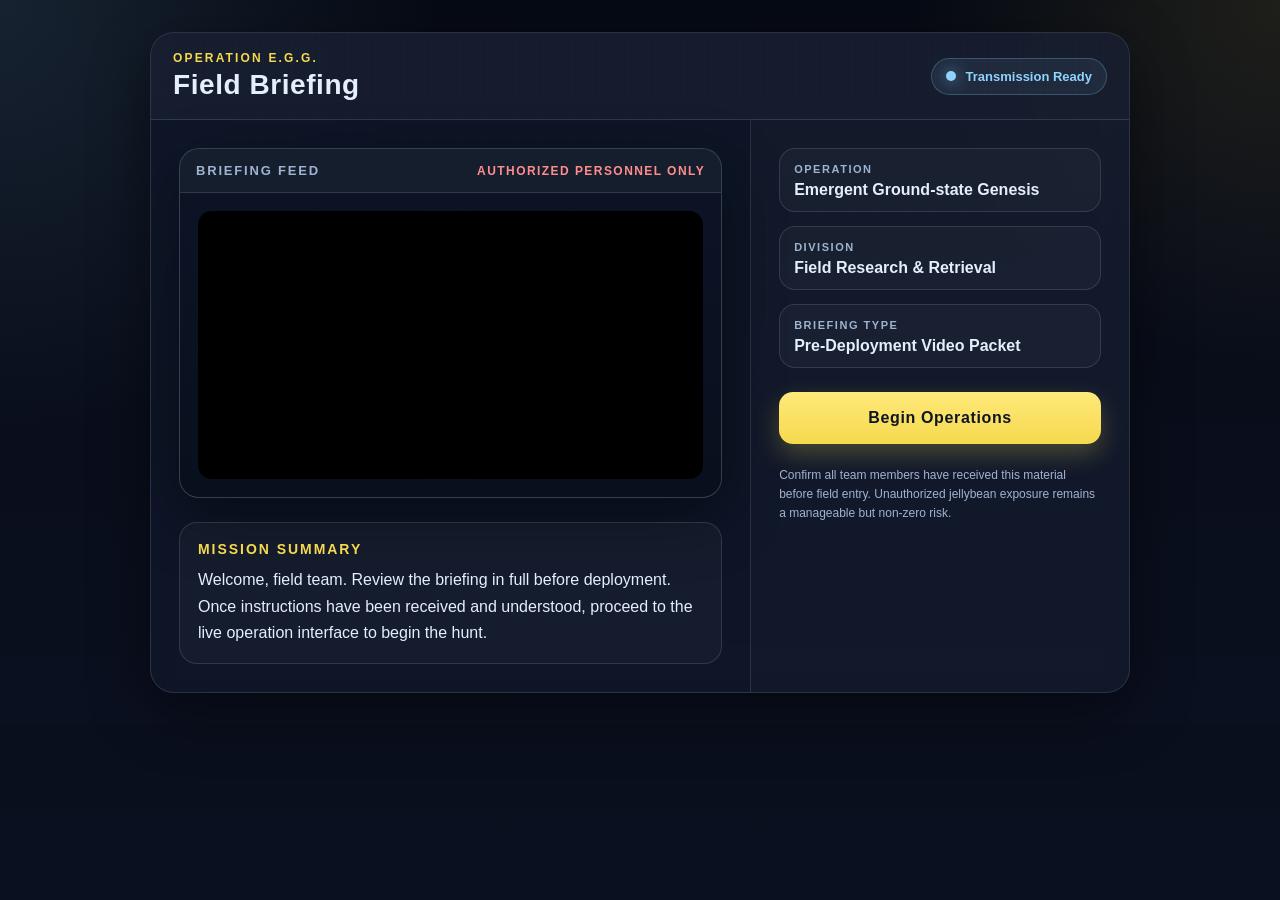
==== briefing/index.html @ 07337252 "adding briefing" ====
<!DOCTYPE html>
<html lang="en">
<head>
  <meta charset="UTF-8" />
  <meta name="viewport" content="width=device-width, initial-scale=1.0" />
  <title>Operation E.G.G. Briefing</title>
  <style>
    :root {
      --bg: #0b1020;
      --panel: rgba(15, 23, 42, 0.88);
      --panel-2: rgba(30, 41, 59, 0.82);
      --line: rgba(255, 255, 255, 0.12);
      --text: #e5eefc;
      --muted: #9fb3d1;
      --accent: #f5d94e;
      --accent-2: #8fd3ff;
      --danger: #ff8d8d;
      --shadow: 0 20px 60px rgba(0, 0, 0, 0.45);
    }

    * {
      box-sizing: border-box;
    }

    html,
    body {
      margin: 0;
      padding: 0;
      min-height: 100%;
      font-family: Arial, Helvetica, sans-serif;
      background:
        radial-gradient(circle at top left, rgba(143, 211, 255, 0.12), transparent 30%),
        radial-gradient(circle at top right, rgba(245, 217, 78, 0.10), transparent 25%),
        linear-gradient(180deg, #060a14 0%, #0b1020 100%);
      color: var(--text);
    }

    body {
      display: flex;
      align-items: center;
      justify-content: center;
      padding: 32px 18px;
    }

    .frame {
      width: 100%;
      max-width: 980px;
      background: var(--panel);
      border: 1px solid var(--line);
      border-radius: 24px;
      overflow: hidden;
      box-shadow: var(--shadow);
      backdrop-filter: blur(10px);
      position: relative;
    }

    .frame::before {
      content: "";
      position: absolute;
      inset: 0;
      pointer-events: none;
      background:
        linear-gradient(to right, rgba(255,255,255,0.03) 1px, transparent 1px),
        linear-gradient(to bottom, rgba(255,255,255,0.03) 1px, transparent 1px);
      background-size: 28px 28px;
      mask-image: linear-gradient(to bottom, rgba(255,255,255,0.35), transparent);
    }

    .topbar {
      display: flex;
      align-items: center;
      justify-content: space-between;
      gap: 16px;
      padding: 18px 22px;
      border-bottom: 1px solid var(--line);
      background: rgba(255,255,255,0.03);
    }

    .brand {
      display: flex;
      flex-direction: column;
      gap: 4px;
    }

    .eyebrow {
      font-size: 12px;
      font-weight: 700;
      letter-spacing: 0.18em;
      text-transform: uppercase;
      color: var(--accent);
    }

    .title {
      font-size: 28px;
      font-weight: 800;
      letter-spacing: 0.02em;
      margin: 0;
    }

    .status {
      display: inline-flex;
      align-items: center;
      gap: 10px;
      padding: 10px 14px;
      border: 1px solid rgba(143, 211, 255, 0.25);
      border-radius: 999px;
      background: rgba(143, 211, 255, 0.08);
      color: var(--accent-2);
      font-size: 13px;
      font-weight: 700;
      white-space: nowrap;
    }

    .status-dot {
      width: 10px;
      height: 10px;
      border-radius: 50%;
      background: var(--accent-2);
      box-shadow: 0 0 16px rgba(143, 211, 255, 0.8);
    }

    .content {
      display: grid;
      grid-template-columns: 1.35fr 0.85fr;
      gap: 0;
    }

    .main {
      padding: 28px;
      border-right: 1px solid var(--line);
    }

    .side {
      padding: 28px;
      background: linear-gradient(180deg, rgba(255,255,255,0.02), rgba(255,255,255,0.01));
    }

    .video-card {
      background: var(--panel-2);
      border: 1px solid var(--line);
      border-radius: 20px;
      overflow: hidden;
      box-shadow: var(--shadow);
    }

    .video-header {
      display: flex;
      justify-content: space-between;
      align-items: center;
      gap: 12px;
      padding: 14px 16px;
      border-bottom: 1px solid var(--line);
      background: rgba(0,0,0,0.18);
    }

    .video-label {
      font-size: 13px;
      text-transform: uppercase;
      letter-spacing: 0.14em;
      color: var(--muted);
      font-weight: 700;
    }

    .video-classification {
      font-size: 12px;
      font-weight: 700;
      color: var(--danger);
      letter-spacing: 0.12em;
      text-transform: uppercase;
    }

    .video-shell {
      position: relative;
      aspect-ratio: 16 / 9;
      background:
        radial-gradient(circle at center, rgba(143, 211, 255, 0.08), transparent 45%),
        linear-gradient(180deg, #0c1325 0%, #08101d 100%);
      display: flex;
      align-items: center;
      justify-content: center;
      padding: 18px;
    }

    .video-shell video,
    .video-shell iframe {
      width: 100%;
      height: 100%;
      border: 0;
      border-radius: 14px;
      background: #000;
    }

    .placeholder {
      width: 100%;
      height: 100%;
      border: 1px dashed rgba(255,255,255,0.15);
      border-radius: 14px;
      display: flex;
      align-items: center;
      justify-content: center;
      text-align: center;
      padding: 24px;
      color: var(--muted);
      font-size: 16px;
      line-height: 1.6;
    }

    .section {
      margin-top: 24px;
      padding: 18px 18px 16px;
      border: 1px solid var(--line);
      border-radius: 18px;
      background: rgba(255,255,255,0.03);
    }

    .section h2 {
      margin: 0 0 10px;
      font-size: 14px;
      letter-spacing: 0.14em;
      text-transform: uppercase;
      color: var(--accent);
    }

    .section p {
      margin: 0;
      color: var(--text);
      line-height: 1.65;
    }

    .meta-list {
      display: grid;
      gap: 14px;
    }

    .meta-item {
      padding: 14px 14px 12px;
      border: 1px solid var(--line);
      border-radius: 16px;
      background: rgba(255,255,255,0.03);
    }

    .meta-k {
      display: block;
      font-size: 11px;
      font-weight: 700;
      letter-spacing: 0.14em;
      text-transform: uppercase;
      color: var(--muted);
      margin-bottom: 6px;
    }

    .meta-v {
      display: block;
      font-size: 16px;
      font-weight: 700;
      color: var(--text);
    }

    .actions {
      margin-top: 24px;
      display: flex;
      flex-direction: column;
      gap: 12px;
    }

    .btn {
      display: inline-flex;
      align-items: center;
      justify-content: center;
      min-height: 52px;
      padding: 14px 18px;
      text-decoration: none;
      border-radius: 14px;
      font-weight: 800;
      letter-spacing: 0.04em;
      transition: transform 0.15s ease, box-shadow 0.15s ease, opacity 0.15s ease;
    }

    .btn:hover {
      transform: translateY(-1px);
    }

    .btn-primary {
      color: #101522;
      background: linear-gradient(180deg, #ffe97a 0%, #f5d94e 100%);
      box-shadow: 0 10px 24px rgba(245, 217, 78, 0.25);
    }

    .btn-secondary {
      color: var(--text);
      background: rgba(143, 211, 255, 0.08);
      border: 1px solid rgba(143, 211, 255, 0.2);
    }

    .footer-note {
      margin-top: 22px;
      font-size: 12px;
      line-height: 1.6;
      color: var(--muted);
    }

    @media (max-width: 860px) {
      .content {
        grid-template-columns: 1fr;
      }

      .main {
        border-right: 0;
        border-bottom: 1px solid var(--line);
      }

      .topbar {
        flex-direction: column;
        align-items: flex-start;
      }

      .title {
        font-size: 24px;
      }
    }

    @media (max-width: 560px) {
      body {
        padding: 14px;
      }

      .main,
      .side {
        padding: 18px;
      }

      .title {
        font-size: 22px;
      }
    }
  </style>
</head>
<body>
  <div class="frame">
    <div class="topbar">
      <div class="brand">
        <div class="eyebrow">Operation E.G.G.</div>
        <h1 class="title">Field Briefing</h1>
      </div>
      <div class="status">
        <span class="status-dot"></span>
        Transmission Ready
      </div>
    </div>

    <div class="content">
      <main class="main">
        <div class="video-card">
          <div class="video-header">
            <div class="video-label">Briefing Feed</div>
            <div class="video-classification">Authorized Personnel Only</div>
          </div>

          <div class="video-shell">
            <!-- OPTION 1: local video file -->
            <!--
            <video controls poster="briefing-poster.jpg">
              <source src="briefing-video.mp4" type="video/mp4" />
              Your browser does not support the video tag.
            </video>
            -->

            <!-- OPTION 2: embedded video iframe -->
            <!--
            <iframe
              src="https://www.youtube.com/embed/YOUR_VIDEO_ID"
              title="Operation E.G.G. Briefing Video"
              allowfullscreen>
            </iframe>
            -->

            <!-- Placeholder shown until you swap in video -->
      <iframe width="560" height="315" src="https://www.youtube.com/embed/iatJYfavaJ8?si=kuOFFHoRY-YgvPGk" title="YouTube video player" frameborder="0" allow="accelerometer; autoplay; clipboard-write; encrypted-media; gyroscope; picture-in-picture; web-share" referrerpolicy="strict-origin-when-cross-origin" allowfullscreen></iframe>
          </div>
        </div>

        <div class="section">
          <h2>Mission Summary</h2>
          <p>
            Welcome, field team. Review the briefing in full before deployment.
            Once instructions have been received and understood, proceed to the live
            operation interface to begin the hunt.
          </p>
        </div>
      </main>

      <aside class="side">
        <div class="meta-list">
          <div class="meta-item">
            <span class="meta-k">Operation</span>
            <span class="meta-v">Emergent Ground-state Genesis</span>
          </div>

          <div class="meta-item">
            <span class="meta-k">Division</span>
            <span class="meta-v">Field Research & Retrieval</span>
          </div>

          <div class="meta-item">
            <span class="meta-k">Briefing Type</span>
            <span class="meta-v">Pre-Deployment Video Packet</span>
          </div>
        </div>

        <div class="actions">
          <a class="btn btn-primary" href="https://operationegg.beanboy.biz">
            Begin Operations
          </a>

         </div>

        <div class="footer-note">
          Confirm all team members have received this material before field entry.
          Unauthorized jellybean exposure remains a manageable but non-zero risk.
        </div>
      </aside>
    </div>
  </div>
</body>
</html>
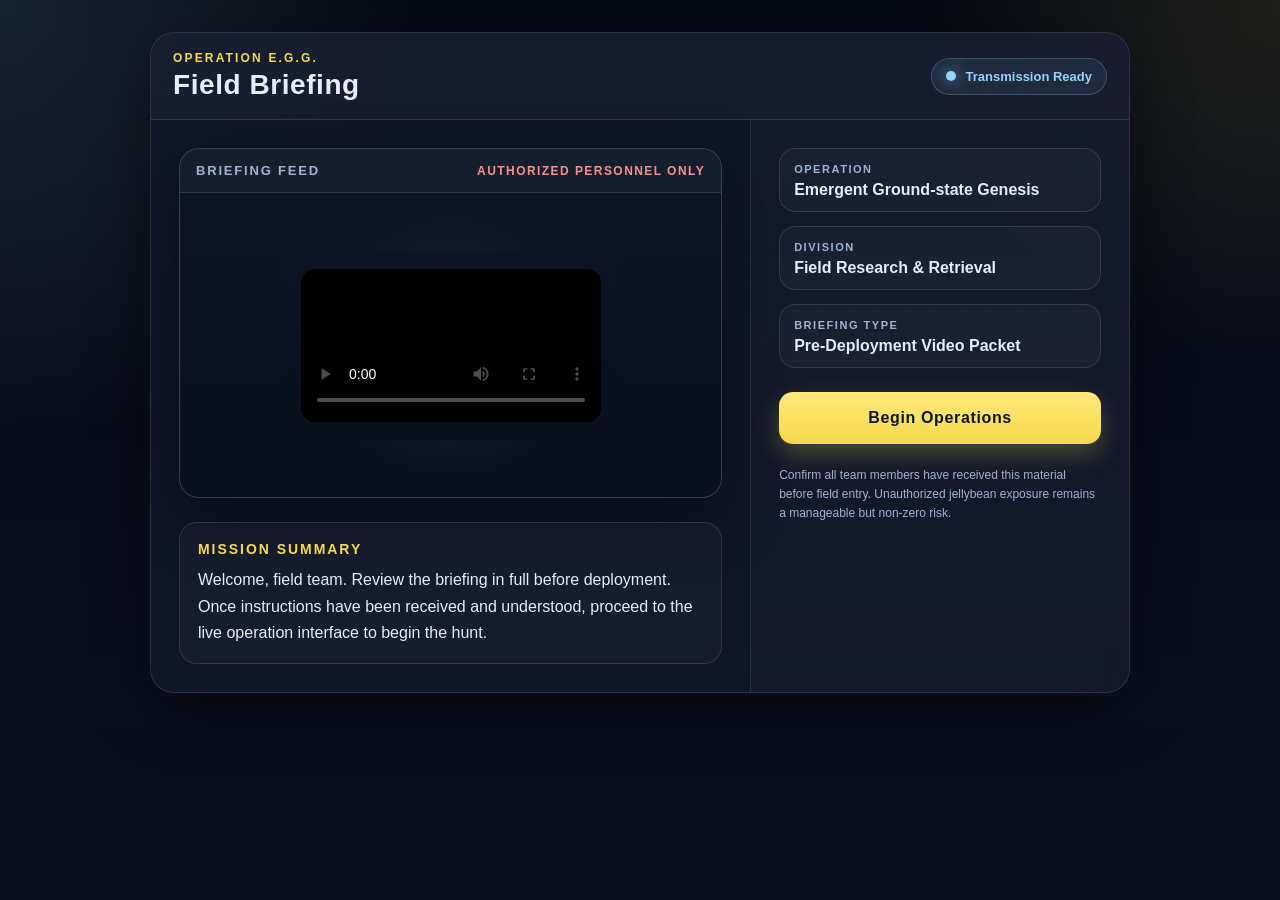
==== commit 44d082b0: "tweaking briefing" ====
--- a/briefing/index.html
+++ b/briefing/index.html
@@ -374,8 +374,12 @@
             </iframe>
             -->
 
-            <!-- Placeholder shown until you swap in video -->
-      <iframe width="560" height="315" src="https://www.youtube.com/embed/iatJYfavaJ8?si=kuOFFHoRY-YgvPGk" title="YouTube video player" frameborder="0" allow="accelerometer; autoplay; clipboard-write; encrypted-media; gyroscope; picture-in-picture; web-share" referrerpolicy="strict-origin-when-cross-origin" allowfullscreen></iframe>
+        <div class="video-shell">
+        <video controls preload="metadata" poster="../assets/briefing-poster.jpg">
+            <source src="../assets/briefing.mp4" type="video/mp4" />
+            Your browser does not support the video tag.
+        </video>
+        </div>
           </div>
         </div>
 
